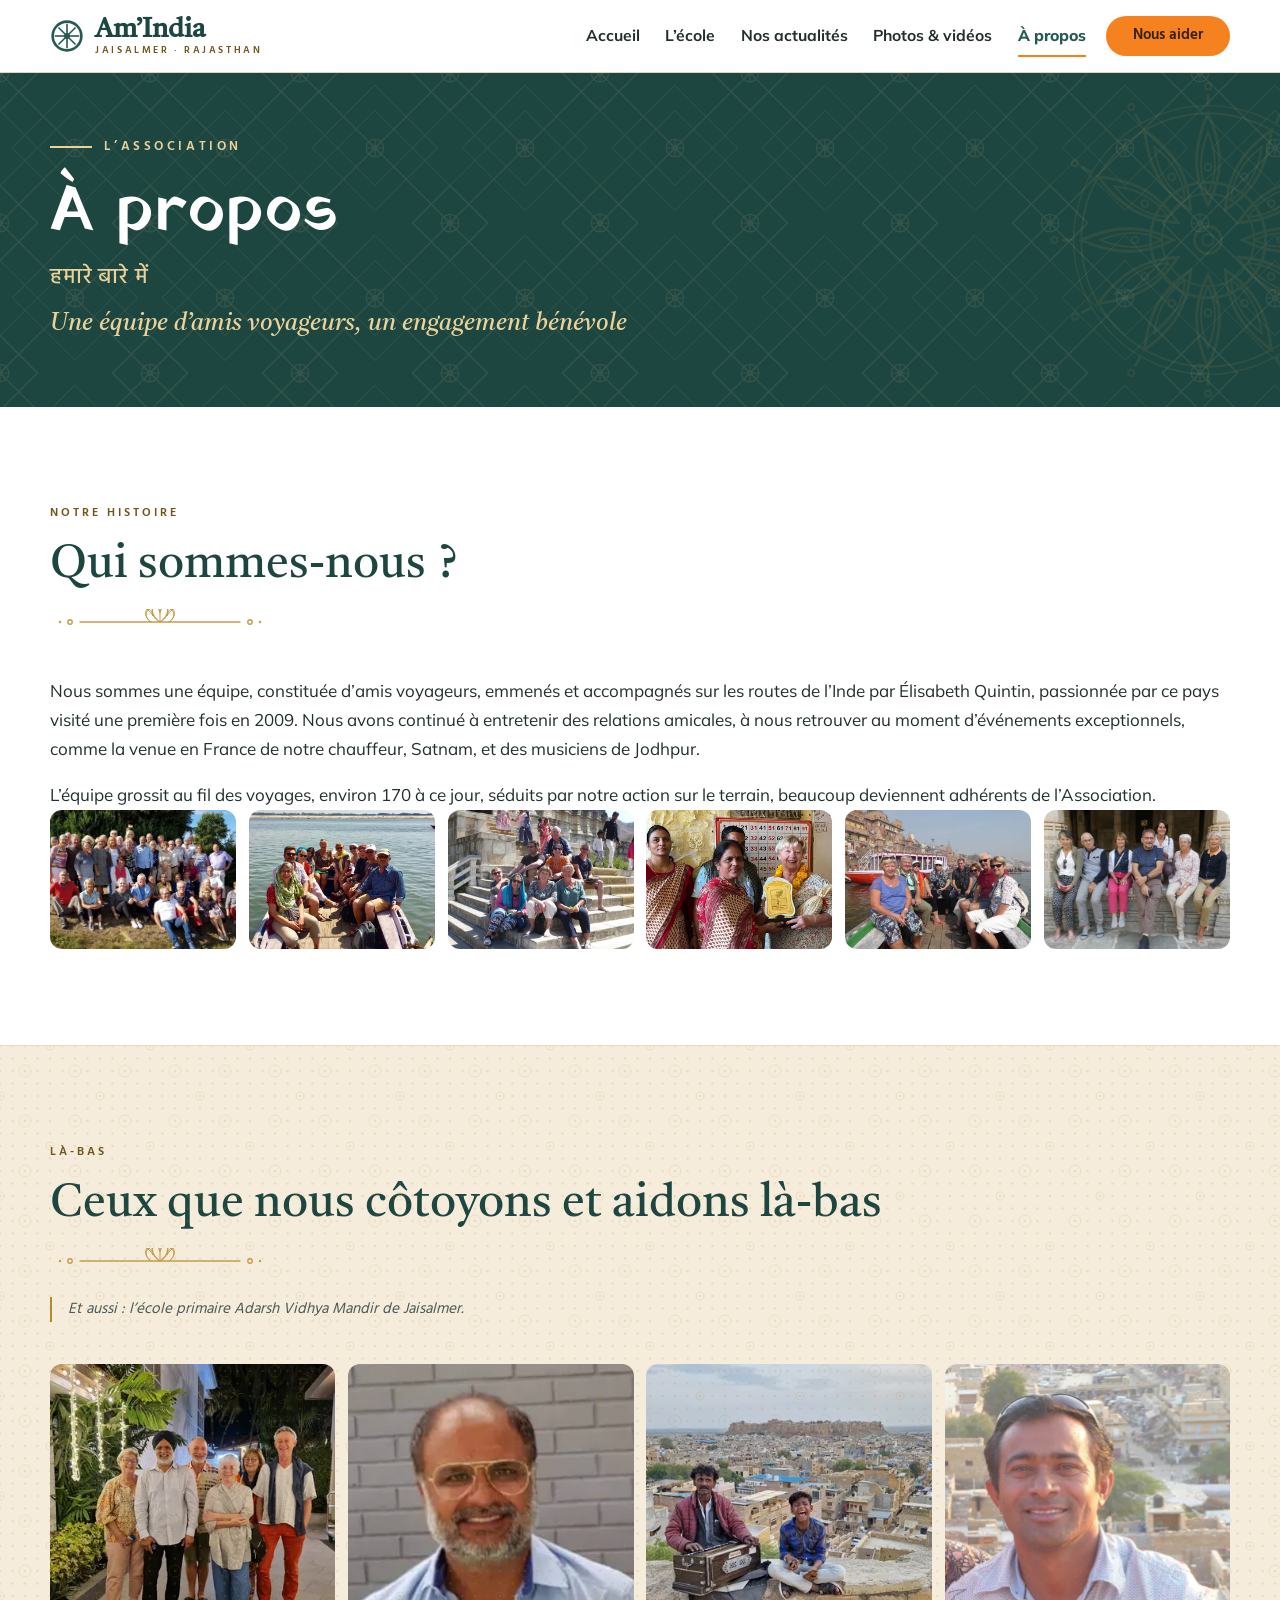
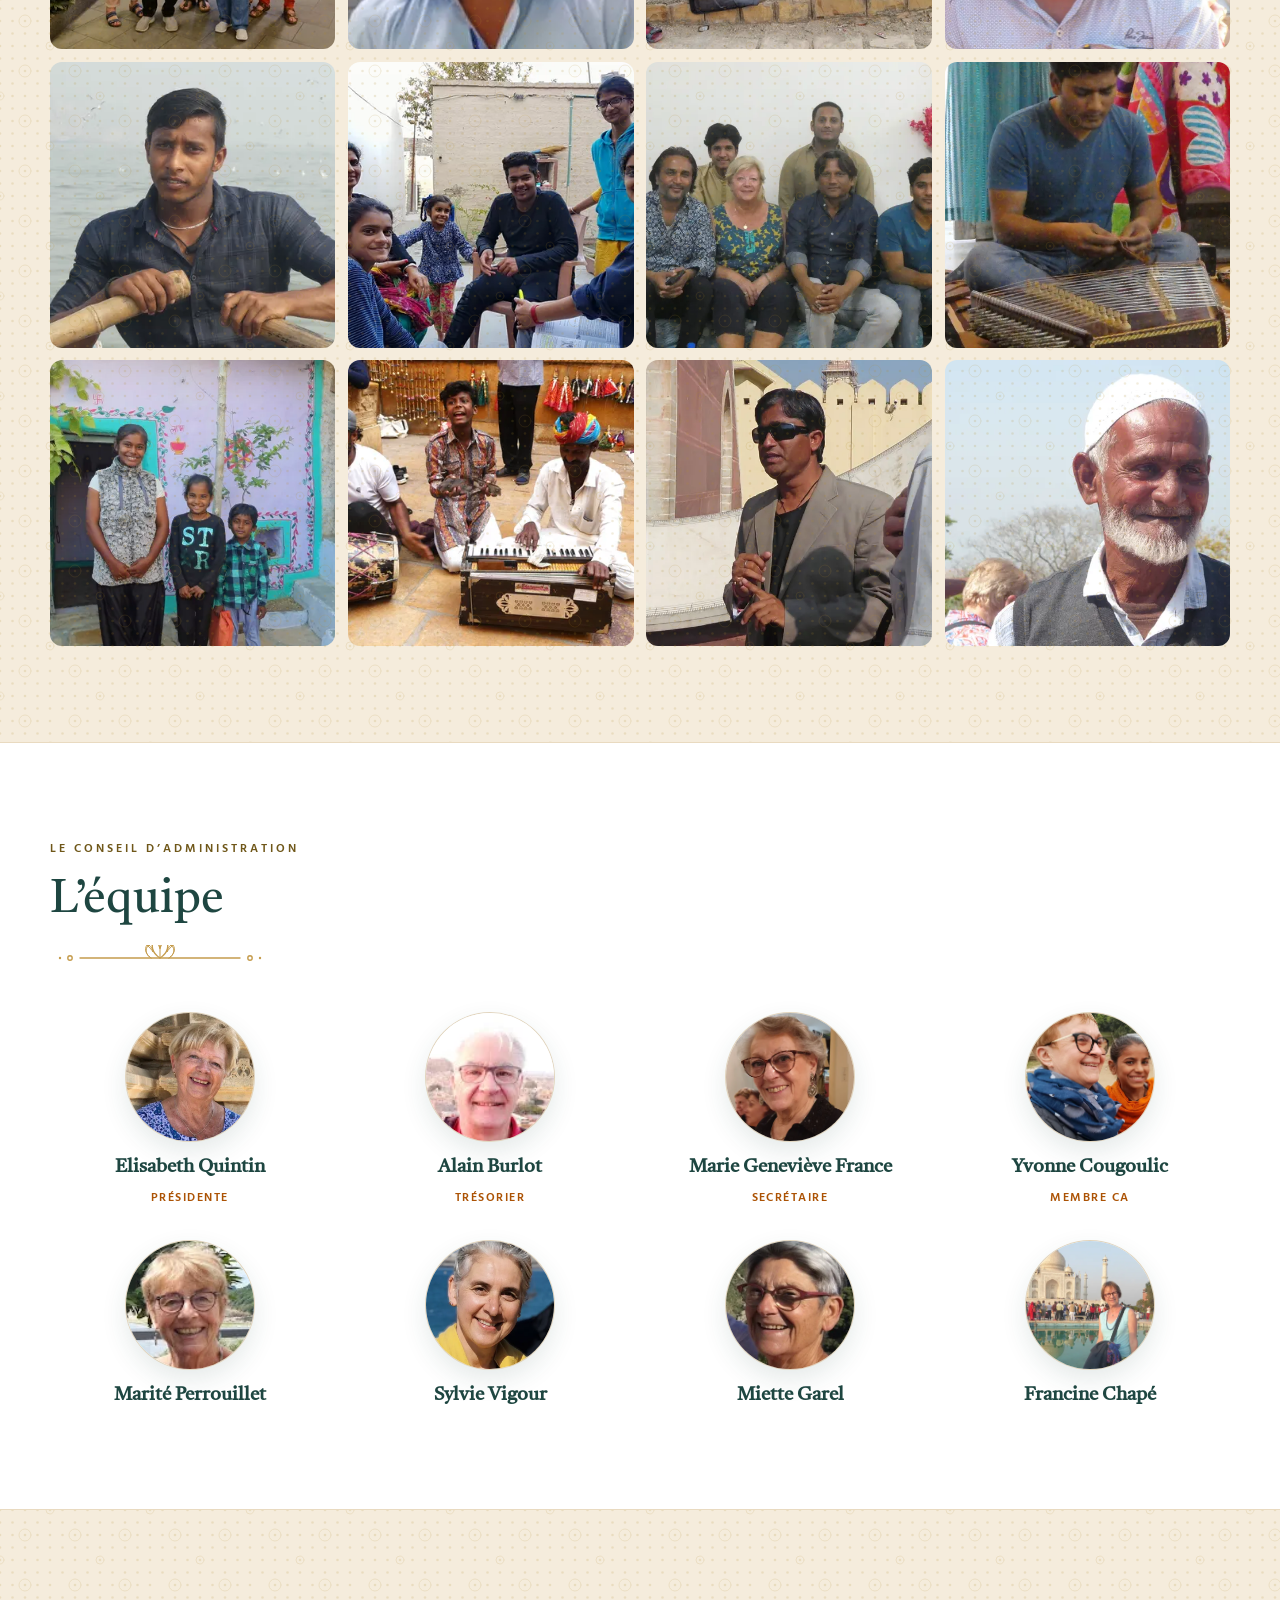
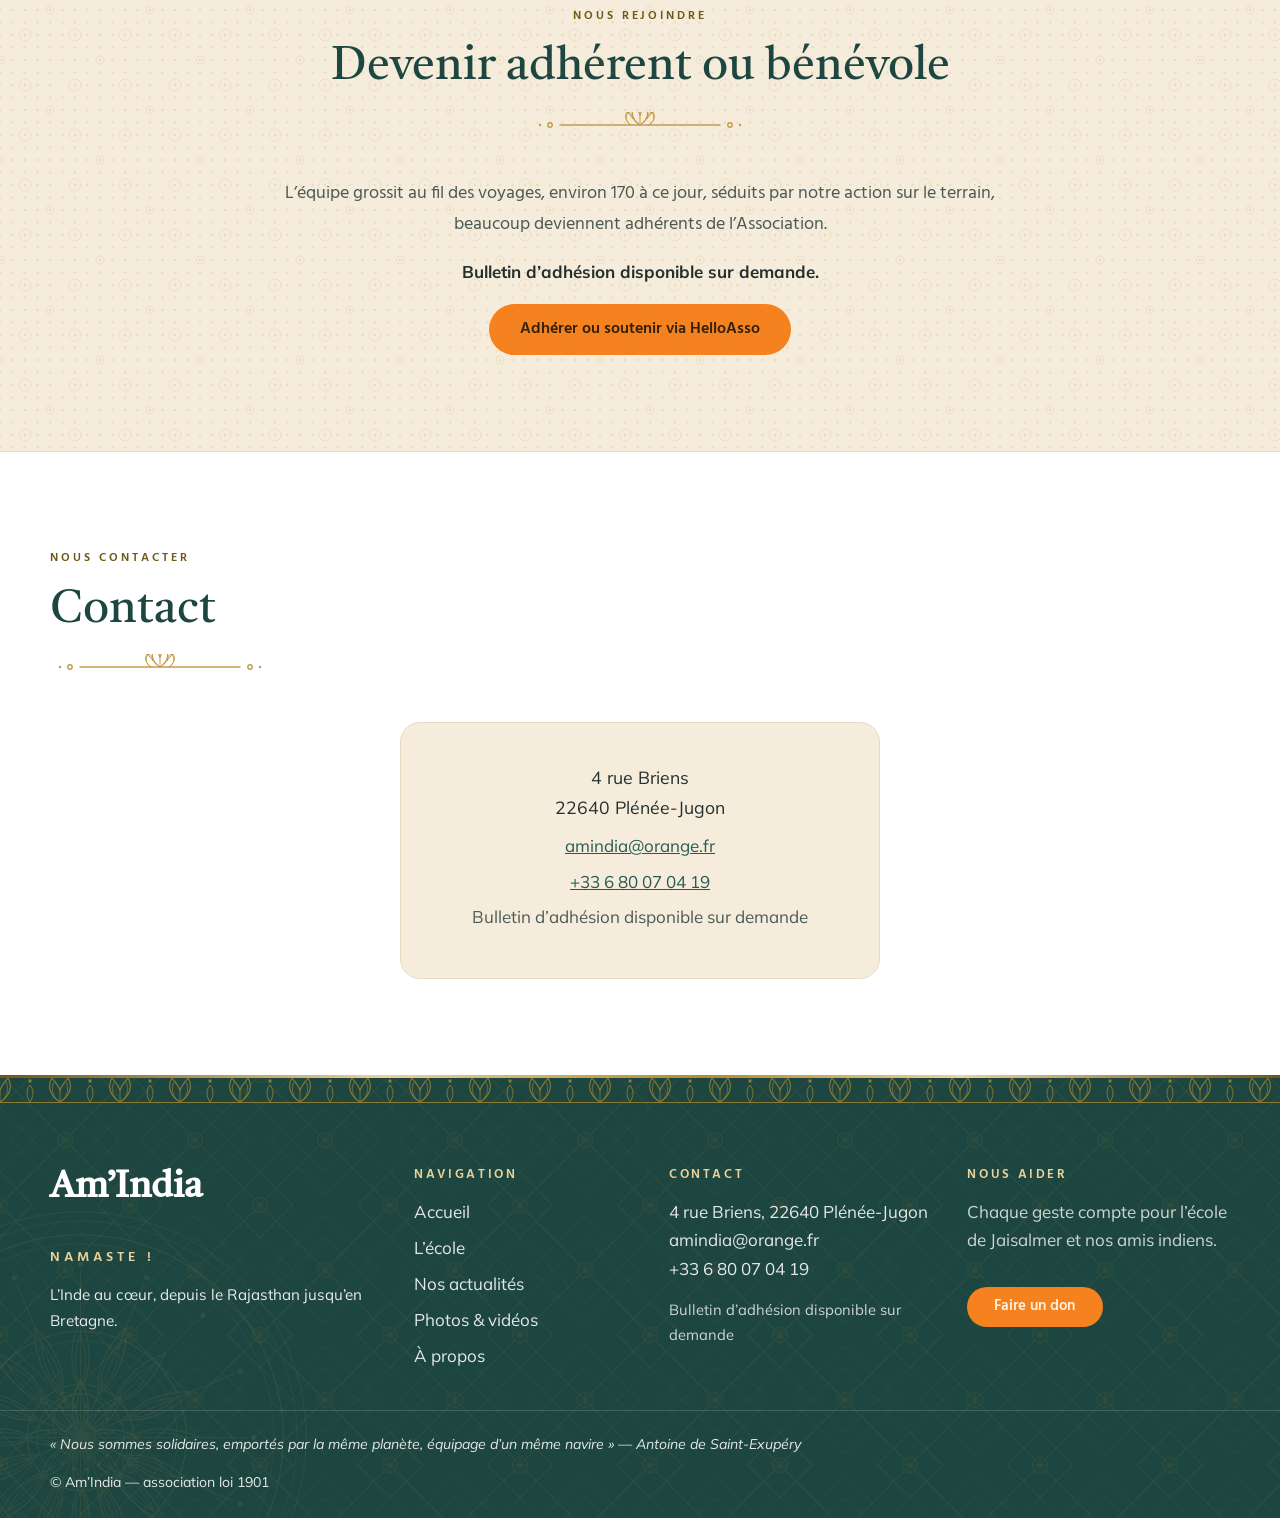
==== a-propos.html @ e2114b05 "Am'India — ornements indiens v2: site complet autonome - 5 pages (index, école, actualités, galerie," ====
<!DOCTYPE html>

<html lang="fr">
<head>
<meta charset="utf-8"/>
<meta content="width=device-width, initial-scale=1" name="viewport"/>
<title>À propos | Am'India</title>
<meta content="Qui sommes-nous ? Am'India est une équipe d'amis voyageurs emmenés par Élisabeth Quintin. Découvrez l'association, ceux que nous aidons, l'équipe et comment nous rejoindre." name="description"/>
<meta content="Am’India" property="og:site_name"/>
<meta content="fr_FR" property="og:locale"/>
<meta content="website" property="og:type"/>
<meta content="À propos | Am'India" property="og:title"/>
<meta content="Qui sommes-nous ? Am'India est une équipe d'amis voyageurs emmenés par Élisabeth Quintin. Découvrez l'association, ceux que nous aidons, l'équipe et comment nous rejoindre." property="og:description"/><meta content="media/img/hero-enfants-rue.webp" property="og:image"/>
<meta content="#1E4641" name="theme-color"/>
<link href="media/ornaments/favicon.svg" rel="icon" type="image/svg+xml"/>
<link href="media/ornaments/favicon-32.png" rel="icon" sizes="32x32" type="image/png"/>
<link href="media/ornaments/favicon-180.png" rel="apple-touch-icon"/>
<link href="https://fonts.googleapis.com" rel="preconnect"/>
<link crossorigin="" href="https://fonts.gstatic.com" rel="preconnect"/>
<link href="https://fonts.googleapis.com/css2?family=Hind:wght@400;500;600;700&family=Mulish:wght@400;600;700;800&family=Tiro+Devanagari+Hindi&family=Yatra+One&display=swap" rel="stylesheet"/>
<link href="assets/css/style.css" rel="stylesheet"/>
</head>
<body>
<a class="skip-link" href="#main">Aller au contenu</a>
<header class="site-header">
<div class="container header-inner">
<a aria-label="Am’India — accueil" class="brand" href="index.html">
<svg aria-hidden="true" class="brand-mark" height="34" viewbox="0 0 64 64" width="34">
<circle cx="32" cy="32" fill="none" r="27" stroke="currentColor" stroke-width="5"></circle>
<circle cx="32" cy="32" fill="currentColor" r="5.5"></circle>
<g stroke="currentColor" stroke-width="3">
<line x1="32" x2="32" y1="32" y2="9"></line>
<line x1="32" x2="48" y1="32" y2="16"></line>
<line x1="32" x2="55" y1="32" y2="32"></line>
<line x1="32" x2="48" y1="32" y2="48"></line>
<line x1="32" x2="32" y1="32" y2="55"></line>
<line x1="32" x2="16" y1="32" y2="48"></line>
<line x1="32" x2="9" y1="32" y2="32"></line>
<line x1="32" x2="16" y1="32" y2="16"></line>
</g>
</svg>
<span class="brand-text">
<span class="brand-name">Am’India</span>
<span class="brand-sub">Jaisalmer · Rajasthan</span>
</span>
</a>
<button aria-controls="site-menu" aria-expanded="false" aria-label="Ouvrir le menu" class="nav-toggle">
<span class="bar"></span>
<span class="bar"></span>
<span class="bar"></span>
</button>
<nav aria-label="Navigation principale" class="site-nav" id="site-menu">
<ul>
<li><a href="index.html">Accueil</a></li>
<li><a href="ecole.html">L’école</a></li>
<li><a href="actualites.html">Nos actualités</a></li>
<li><a href="galerie.html">Photos &amp; vidéos</a></li>
<li><a aria-current="page" href="a-propos.html">À propos</a></li>
</ul>
<a class="btn btn--primary btn--small nav-donate" href="https://www.helloasso.com/associations/am-india/adhesions/campagne-2026" rel="noopener">Nous aider</a>
</nav>
</div>
</header><main id="main"><section class="page-hero page-hero--text"><div aria-hidden="true" class="page-hero__jali"></div><div class="container page-hero__inner"><p class="hero-kicker"><span aria-hidden="true" class="rule"></span>L’association</p><h1>À propos</h1><p class="hero-deva" lang="hi">हमारे बारे में</p><p class="page-hero__tagline">Une équipe d’amis voyageurs, un engagement bénévole</p></div></section><section class="section">
<div class="container">
<div class="pageblock-head">
<p class="margin-label">Notre histoire</p>
<h2>Qui sommes-nous ?</h2>
<img alt="" class="divider" height="26" loading="lazy" src="media/ornaments/divider-lotus.svg" width="220"/>
</div>
<div>
<p>Nous sommes une équipe, constituée d’amis voyageurs, emmenés et accompagnés sur les routes de l’Inde par Élisabeth Quintin, passionnée par ce pays visité une première fois en 2009. Nous avons continué à entretenir des relations amicales, à nous retrouver au moment d’événements exceptionnels, comme la venue en France de notre chauffeur, Satnam, et des musiciens de Jodhpur.</p>
<p>L’équipe grossit au fil des voyages, environ 170 à ce jour, séduits par notre action sur le terrain, beaucoup deviennent adhérents de l’Association.</p>
</div>
<div class="strip">
<a aria-label="Agrandir la photo" data-lightbox="collage" href="media/img/web/img-20180917-wa0007.webp"><img alt="Le groupe Am’India réuni dans un parc, en Inde" height="311" loading="lazy" src="media/img/thumb/img-20180917-wa0007.webp" width="640"/></a>
<a aria-label="Agrandir la photo" data-lightbox="collage" href="media/img/web/img-20190308-wa0004.webp"><img alt="Le groupe en balade sur un bateau" height="539" loading="lazy" src="media/img/thumb/img-20190308-wa0004.webp" width="640"/></a>
<a aria-label="Agrandir la photo" data-lightbox="collage" href="media/img/web/1100551.webp"><img alt="Le groupe sur les marches d’un monument" height="428" loading="lazy" src="media/img/thumb/1100551.webp" width="640"/></a>
<a aria-label="Agrandir la photo" data-lightbox="collage" href="media/img/web/img-20221115-wa0016.webp"><img alt="Des membres du groupe dans un temple" height="480" loading="lazy" src="media/img/thumb/img-20221115-wa0016.webp" width="640"/></a>
<a aria-label="Agrandir la photo" data-lightbox="collage" href="media/img/web/p1030359-jpg.webp"><img alt="Le groupe sous une arche sculptée" height="428" loading="lazy" src="media/img/thumb/p1030359-jpg.webp" width="640"/></a>
<a aria-label="Agrandir la photo" data-lightbox="collage" href="media/img/web/p1090592-jpg.webp"><img alt="Croisière du groupe sur un bateau" height="360" loading="lazy" src="media/img/thumb/p1090592-jpg.webp" width="640"/></a>
</div>
</div>
</section><section class="section band-sand"><div class="orn-veil orn-veil--kolam" aria-hidden="true"></div>
<div class="container">
<div class="pageblock-head">
<p class="margin-label">Là-bas</p>
<h2>Ceux que nous côtoyons et aidons là-bas</h2>
<img alt="" class="divider" height="26" loading="lazy" src="media/ornaments/divider-lotus.svg" width="220"/>
<p class="focus-note">Et aussi : l’école primaire Adarsh Vidhya Mandir de Jaisalmer.</p>
</div>
<div class="portrait-grid">
<a aria-label="Agrandir la photo" data-lightbox="côtoyons" href="media/img/web/20250204-205036.webp"><img alt="Portrait d’un ami indien, souriant" height="360" loading="lazy" src="media/img/thumb/20250204-205036.webp" width="640"/></a>
<a aria-label="Agrandir la photo" data-lightbox="côtoyons" href="media/img/web/20190112-211149-edited.webp"><img alt="Notre batelier sur le Gange" height="288" loading="lazy" src="media/img/thumb/20190112-211149-edited.webp" width="310"/></a>
<a aria-label="Agrandir la photo" data-lightbox="côtoyons" href="media/img/web/20240226-182438.webp"><img alt="De jeunes amis avec leurs vélos" height="360" loading="lazy" src="media/img/thumb/20240226-182438.webp" width="640"/></a>
<a aria-label="Agrandir la photo" data-lightbox="côtoyons" href="media/img/web/p1020094-edited.webp"><img alt="Une famille indienne à son domicile" height="572" loading="lazy" src="media/img/thumb/p1020094-edited.webp" width="640"/></a>
<a aria-label="Agrandir la photo" data-lightbox="côtoyons" href="media/img/web/p1020442-jpg.webp"><img alt="Un musicien avec son instrument" height="360" loading="lazy" src="media/img/thumb/p1020442-jpg.webp" width="640"/></a>
<a aria-label="Agrandir la photo" data-lightbox="côtoyons" href="media/img/web/20180227-173007-edited.webp"><img alt="Nos amis musiciens de Jodhpur et leur harmonium" height="360" loading="lazy" src="media/img/thumb/20180227-173007-edited.webp" width="640"/></a>
<a aria-label="Agrandir la photo" data-lightbox="côtoyons" href="media/img/web/1060177-edited-edited.webp"><img alt="Portrait d’un ami, lunettes de soleil" height="501" loading="lazy" src="media/img/thumb/1060177-edited-edited.webp" width="640"/></a>
<a aria-label="Agrandir la photo" data-lightbox="côtoyons" href="media/img/web/p1060175-edited.webp"><img alt="Portrait d’un aîné au turban" height="640" loading="lazy" src="media/img/thumb/p1060175-edited.webp" width="473"/></a>
<a aria-label="Agrandir la photo" data-lightbox="côtoyons" href="media/img/web/1060037-edited.webp"><img alt="Deux amis assis côte à côte" height="640" loading="lazy" src="media/img/thumb/1060037-edited.webp" width="425"/></a>
<a aria-label="Agrandir la photo" data-lightbox="côtoyons" href="media/img/web/p1100170-jpg.webp"><img alt="Une maman et ses enfants à la porte de leur maison" height="360" loading="lazy" src="media/img/thumb/p1100170-jpg.webp" width="640"/></a>
<a aria-label="Agrandir la photo" data-lightbox="côtoyons" href="media/img/web/p1080044-edited-edited.webp"><img alt="Une classe de l’école, les enfants assis au sol" height="640" loading="lazy" src="media/img/thumb/p1080044-edited-edited.webp" width="482"/></a>
<a aria-label="Agrandir la photo" data-lightbox="côtoyons" href="media/img/web/1040284.webp"><img alt="Les élèves de l’école rassemblés en classe" height="428" loading="lazy" src="media/img/thumb/1040284.webp" width="640"/></a>
</div>
</div>
</section><section class="section">
<div class="container">
<div class="pageblock-head">
<p class="margin-label">Le conseil d’administration</p>
<h2>L’équipe</h2>
<img alt="" class="divider" height="26" loading="lazy" src="media/ornaments/divider-lotus.svg" width="220"/>
</div>
<div class="team-grid">
<div class="team-card">
<img alt="Elisabeth Quintin" height="531" loading="lazy" src="media/img/web/20200206-214354.webp" width="471"/>
<p class="team-name">Elisabeth Quintin</p>
<p class="team-role">Présidente</p>
</div>
<div class="team-card">
<img alt="Alain Burlot" height="106" loading="lazy" src="media/img/web/img-20180124-wa0002.webp" width="106"/>
<p class="team-name">Alain Burlot</p>
<p class="team-role">Trésorier</p>
</div>
<div class="team-card">
<img alt="Marie Geneviève France" height="640" loading="lazy" src="media/img/thumb/20211225-175200-edited-edited-edited.webp" width="576"/>
<p class="team-name">Marie Geneviève France</p>
<p class="team-role">Secrétaire</p>
</div>
<div class="team-card">
<img alt="Yvonne Cougoulic" height="524" loading="lazy" src="media/img/thumb/20190220-172915-edited.webp" width="640"/>
<p class="team-name">Yvonne Cougoulic</p>
<p class="team-role">Membre CA</p>
</div>
<div class="team-card">
<img alt="Marité Perrouillet" height="106" loading="lazy" src="media/img/web/e92d6d-b12796684d0d4c029bc8325ef8c06d69.webp" width="106"/>
<p class="team-name">Marité Perrouillet</p>
</div>
<div class="team-card">
<img alt="Sylvie Vigour" height="640" loading="lazy" src="media/img/thumb/img-20210430-165625-20copie-20bis.webp" width="460"/>
<p class="team-name">Sylvie Vigour</p>
</div>
<div class="team-card">
<img alt="Miette Garel" height="375" loading="lazy" src="media/img/web/e92d6d-5fa81ca1d3814691a0aa6393e3ebdc82.webp" width="306"/>
<p class="team-name">Miette Garel</p>
</div>
<div class="team-card">
<img alt="Francine Chapé" height="592" loading="lazy" src="media/img/thumb/p1030199-edited-edited.webp" width="640"/>
<p class="team-name">Francine Chapé</p>
</div>
</div>
</div>
</section><section class="section band-sand"><div class="orn-veil orn-veil--kolam" aria-hidden="true"></div>
<div class="container join-center">
<div class="pageblock-head">
<p class="margin-label">Nous rejoindre</p>
<h2>Devenir adhérent ou bénévole</h2>
<img alt="" class="divider" height="26" loading="lazy" src="media/ornaments/divider-lotus.svg" width="220"/>
</div>
<p class="lede">L’équipe grossit au fil des voyages, environ 170 à ce jour, séduits par notre action sur le terrain, beaucoup deviennent adhérents de l’Association.</p>
<p><strong>Bulletin d’adhésion disponible sur demande.</strong></p>
<p><a class="btn btn--primary" href="https://www.helloasso.com/associations/am-india/adhesions/campagne-2026" rel="noopener">Adhérer ou soutenir via HelloAsso</a></p>
</div>
</section><section class="section">
<div class="container">
<div class="pageblock-head">
<p class="margin-label">Nous contacter</p>
<h2>Contact</h2>
<img alt="" class="divider" height="26" loading="lazy" src="media/ornaments/divider-lotus.svg" width="220"/>
</div>
<div class="contact-panel">
<address>
            4 rue Briens<br/>
            22640 Plénée-Jugon
          </address>
<p><a href="mailto:amindia@orange.fr">amindia@orange.fr</a></p>
<p><a href="tel:+33680070419">+33 6 80 07 04 19</a></p>
<p class="text-soft">Bulletin d’adhésion disponible sur demande</p>
</div>
</div>
</section><div aria-label="Visionneuse de photos" aria-modal="true" class="lightbox" hidden="" role="dialog">
<div class="lightbox__backdrop"></div>
<div class="lightbox__body">
<img alt="" class="lightbox__img" src=""/>
<p class="lightbox__caption"></p><p class="lightbox__count"></p>
<button aria-label="Fermer la visionneuse" class="lightbox__btn lightbox__close" type="button">✕</button>
<button aria-label="Photo précédente" class="lightbox__btn lightbox__prev" type="button">←</button>
<button aria-label="Photo suivante" class="lightbox__btn lightbox__next" type="button">→</button>
</div>
</div></main><footer class="site-footer">
<div aria-hidden="true" class="footer-rule"></div>
    <div aria-hidden="true" class="footer-lotus"></div>
<img alt="" aria-hidden="true" class="footer-mandala" height="520" loading="lazy" src="media/ornaments/mandala-fine.svg" width="520"/>
<div class="container footer-grid">
<div class="footer-brand">
<p class="footer-wordmark">Am’India</p>
<p class="footer-namaste">Namaste !</p>
<p class="footer-tag">L’Inde au cœur, depuis le Rajasthan jusqu’en Bretagne.</p>
</div>
<nav aria-label="Navigation pied de page" class="footer-col">
<h2>Navigation</h2>
<ul>
<li><a href="index.html">Accueil</a></li>
<li><a href="ecole.html">L’école</a></li>
<li><a href="actualites.html">Nos actualités</a></li>
<li><a href="galerie.html">Photos &amp; vidéos</a></li>
<li><a href="a-propos.html">À propos</a></li>
</ul>
</nav>
<div class="footer-col">
<h2>Contact</h2>
<address>
          4 rue Briens, 22640 Plénée-Jugon<br/>
<a href="mailto:amindia@orange.fr">amindia@orange.fr</a><br/>
<a href="tel:+33680070419">+33 6 80 07 04 19</a>
</address>
<p class="footer-note">Bulletin d’adhésion disponible sur demande</p>
</div>
<div class="footer-col">
<h2>Nous aider</h2>
<p>Chaque geste compte pour l’école de Jaisalmer et nos amis indiens.</p>
<a class="btn btn--primary btn--small" href="https://www.helloasso.com/associations/am-india/adhesions/campagne-2026" rel="noopener">Faire un don</a>
</div>
</div>
<div class="footer-bottom">
<div class="container">
<p class="quote">« Nous sommes solidaires, emportés par la même planète, équipage d’un même navire » — Antoine de Saint-Exupéry</p>
<p class="footer-legal">© Am’India — association loi 1901</p>
</div>
</div>
</footer><script defer="" src="assets/js/main.js"></script></body></html>
---- assets/css/style.css ----
/* ============================================================
   Am'India — evolved heritage · homepage concept
   Photo-led editorial, haveli-arch motif, gold keylines.
   Base: white · Bands: sand / deep teal. Mobile-first.
   Breakpoints: 760px, 1080px.
   ============================================================ */

/* ---------- 1. Tokens ---------- */
:root {
  --paper:          #FFFFFF;
  --sand:           #F5ECDC;
  --sand-deep:      #E9DAC0;
  --ink:            #232F2D;
  --ink-soft:       #4C5A57;
  /* Greens adopted from « amindia qwen » (user decision, 2026-11-08):
     bands #1E4641 · deep #275A54 · accents #35786F · bright #4CA69C. */
  --teal-abyss:     #1E4641;
  --teal-deep:      #275A54;
  --teal:           #35786F;
  --teal-ink:       #275A54;
  --teal-bright:    #4CA69C;
  /* gold-deep / saffron-dark darkened for WCAG AA on sand and paper
     (4.17:1 → 5.1:1 and 4.29:1 → 4.7:1) — small caps labels only. */
  --gold-deep:      #6F5719;
  --gold:           #B08C2E;
  --gold-soft:      #E9D29B;
  --saffron:        #F5821F;
  --saffron-dark:   #AC5305;
  --saffron-ink:    #33200A;
  --hairline:       #E2D5BE;
  --hairline-teal:  rgb(255 255 255 / 16%);

  /* Tiro Devanagari Hindi : transitional serif with Indic roots, drawn while
     typing Devanagari — elegant, low contrast, editorial. Only 400 ships;
     text headings set 400 (true weight). The faux-700 display marks that
     follow (brand, stat figures, footer wordmark) are a deliberate choice. */
  --font-display: "Tiro Devanagari Hindi", Georgia, "Times New Roman", serif;
  /* Yatra One : the statement tier. A geometric display cut straight from
     Devanagari skeletons — flat wedge terminals, no Latin ancestry. It is too
     loud for long text, so it only ever sets the big statement. */
  --font-display-xl: "Yatra One", "Tiro Devanagari Hindi", sans-serif;
  /* Hind : geometric sans cut from Devanagari skeletons — every accent,
     label, navigation item and button. */
  --font-accent: "Hind", "Mulish", system-ui, "Segoe UI", Roboto, sans-serif;
  --font-body: "Mulish", system-ui, "Segoe UI", Roboto, sans-serif;

  /* Mask ornaments, inlined as data: URIs (base64 of media/ornaments/*.svg —
     regenerate from those files if you edit the originals). Why inline:
     CSS mask-image is a CORS-gated fetch, so file:// previews silently fail
     every mask — and a failed mask renders its element fully transparent
     (the arch-framed photo vanishes). Data URIs carry no fetch: identical
     rendering on file://, http:// and in deployment. */
  --orn-jali:    url("[data-uri]");
  --orn-boteh:   url("[data-uri]");
  --orn-kolam:   url("[data-uri]");
  --orn-arch:    url("[data-uri]");
  --orn-lotus:   url("[data-uri]");

  --header-h: 72px;
  --container: 1180px;
  --radius-panel: 20px;
  --shadow-panel: 0 24px 60px rgb(30 70 65 / 18%);
}

/* ---------- 2. Reset-lite ---------- */
*, *::before, *::after { box-sizing: border-box; }
* { margin: 0; }
html { -webkit-text-size-adjust: 100%; scroll-behavior: smooth; }
body {
  font-family: var(--font-body);
  font-size: 1.0625rem;
  line-height: 1.7;
  color: var(--ink);
  background: var(--paper);
}
img { max-width: 100%; height: auto; display: block; }
ul[class], ol[class] { list-style: none; padding: 0; }
a { color: var(--teal-ink); }
::selection { background: var(--gold-soft); color: var(--teal-abyss); }
:focus-visible { outline: 3px solid var(--saffron); outline-offset: 3px; border-radius: 2px; }

/* ---------- 3. Type ---------- */
/* Tiro ships one weight (400); h2/h3 set it true. Display marks that keep a
   synthetic bold (brand-name, stat-number, footer-wordmark, team-name) do so
   as a deliberate engraved-plate effect at display sizes. */
h1, h2, h3 { font-family: var(--font-display); font-weight: 400; line-height: 1.14; letter-spacing: 0; text-wrap: balance; }
h1 { font-size: clamp(2.9rem, 7.2vw, 5.4rem); }
h2 { font-size: clamp(2rem, 4.2vw, 2.9rem); }
h3 { font-size: clamp(1.35rem, 2.4vw, 1.6rem); line-height: 1.24; }
p { margin-block: 0 1em; }
p:last-child { margin-bottom: 0; }

.margin-label {
  font-family: var(--font-accent);
  font-size: 0.78rem;
  font-weight: 600;
  letter-spacing: 0.24em;
  text-transform: uppercase;
  color: var(--gold-deep);
  margin-bottom: 0.9rem;
}
.margin-label--light { color: var(--gold-soft); }

.text-link {
  font-family: var(--font-accent);
  font-weight: 600;
  color: var(--teal-ink);
  text-decoration: underline;
  text-decoration-color: var(--gold);
  text-decoration-thickness: 2px;
  text-underline-offset: 4px;
}
.text-link:hover { color: var(--teal-abyss); text-decoration-color: var(--saffron-dark); }

/* ---------- 3b. Devanagari script layer ----------
   Hind and Tiro Devanagari Hindi already ship the devanagari subsets, so the
   script is free: no extra family, no extra request. */
.deva {
  font-family: var(--font-accent);
  font-weight: 500;
  letter-spacing: .04em;
}
.hero-deva {
  font-family: var(--font-accent);
  font-weight: 500;
  font-size: clamp(1.05rem, 1.8vw, 1.35rem);
  color: var(--gold-soft);
  letter-spacing: .04em;
  margin-bottom: .45rem;
}
.footer-deva {
  display: block;
  font-family: var(--font-accent);
  font-weight: 500;
  font-size: 1.25rem;
  line-height: 1.2;
  color: var(--gold-soft);
  letter-spacing: .04em;
  margin-bottom: .15rem;
}
.footer-namaste-latin { font-size: .72em; letter-spacing: .3em; opacity: .85; }

/* ---------- 4. Layout ---------- */
.container { width: min(100% - 3rem, var(--container)); margin-inline: auto; }
.section { padding-block: clamp(3.5rem, 8vw, 6rem); }

/* ---------- 5. Buttons ---------- */
.btn {
  display: inline-block;
  font-family: var(--font-accent);
  font-weight: 600;
  font-size: 1.02rem;
  line-height: 1.2;
  padding: 0.85em 1.8em;
  border-radius: 999px;
  border: 2px solid transparent;
  text-decoration: none;
  cursor: pointer;
  transition: background-color 0.2s ease, color 0.2s ease, border-color 0.2s ease;
}
.btn--primary { background: var(--saffron); color: var(--saffron-ink); }
.btn--primary:hover { background: #E8760A; color: #241503; }
.btn--small { font-size: 0.92rem; padding: 0.62em 1.7em; }

/* ---------- 6. Header ---------- */
.skip-link {
  position: absolute; left: -999px; top: 0;
  background: var(--teal-deep); color: #fff;
  padding: 0.6em 1.2em; border-radius: 0 0 8px 0; z-index: 100;
}
.skip-link:focus { left: 0; color: #fff; }

.site-header {
  position: sticky; top: 0; z-index: 60;
  background: rgb(255 255 255 / 96%);
  backdrop-filter: blur(8px);
  border-bottom: 1px solid var(--hairline);
}
.site-header.is-scrolled { box-shadow: 0 6px 24px rgb(30 70 65 / 10%); }
.header-inner { display: flex; align-items: center; justify-content: space-between; gap: 1rem; min-height: var(--header-h); }

.brand { display: inline-flex; align-items: center; gap: 0.7rem; text-decoration: none; }
.brand-mark { color: var(--teal-ink); flex: none; }
.brand-text { display: flex; flex-direction: column; line-height: 1.1; }
.brand-name { font-family: var(--font-display); font-weight: 700; font-size: 1.7rem; color: var(--teal-abyss); letter-spacing: 0; }
.brand-sub { font-family: var(--font-accent); font-size: 0.62rem; font-weight: 600; letter-spacing: 0.26em; text-transform: uppercase; color: var(--gold-deep); }

.nav-toggle {
  display: inline-flex; flex-direction: column; justify-content: center; gap: 5px;
  width: 46px; height: 46px; padding: 11px;
  background: transparent; border: 1px solid var(--hairline); border-radius: 10px;
  cursor: pointer;
}
.nav-toggle .bar { display: block; width: 100%; height: 2px; background: var(--teal-deep); border-radius: 2px; transition: transform 0.2s ease, opacity 0.2s ease; }
.nav-toggle[aria-expanded="true"] .bar:nth-child(1) { transform: translateY(7px) rotate(45deg); }
.nav-toggle[aria-expanded="true"] .bar:nth-child(2) { opacity: 0; }
.nav-toggle[aria-expanded="true"] .bar:nth-child(3) { transform: translateY(-7px) rotate(-45deg); }

.site-nav { display: none; }
.site-nav.is-open { display: block; }
.site-nav ul { display: flex; flex-direction: column; list-style: none; padding: 0; margin: 0; }
.site-nav ul a {
  display: block; padding: 0.8rem 0.25rem;
  font-weight: 700; text-decoration: none; color: var(--ink);
  border-bottom: 1px solid var(--hairline);
}
.site-nav ul a:hover { color: var(--teal-ink); }
.site-nav ul a[aria-current="page"] { color: var(--teal-ink); font-weight: 800; }
.site-nav .nav-donate { margin: 1rem 0 1.25rem; }

@media (max-width: 1023.5px) {
  .site-nav.is-open {
    position: absolute; top: 100%; left: 0; right: 0;
    background: var(--paper);
    border-bottom: 1px solid var(--hairline);
    box-shadow: 0 18px 40px rgb(30 70 65 / 12%);
    padding: 0.5rem 1.5rem 1rem;
  }
}
@media (min-width: 1024px) {
  .nav-toggle { display: none; }
  .site-nav, .site-nav.is-open { display: flex; align-items: center; position: static; background: none; border: 0; box-shadow: none; padding: 0; }
  .site-nav ul { flex-direction: row; align-items: center; gap: clamp(1.1rem, 2vw, 1.8rem); }
  .site-nav ul a { padding: 0.4rem 0; border-bottom: 2px solid transparent; font-size: 0.98rem; }
  .site-nav ul a[aria-current="page"] { border-bottom-color: var(--saffron); }
  .site-nav .nav-donate { margin: 0 0 0 1.25rem; white-space: nowrap; }
}

/* ---------- 7. Hero ---------- */
.hero {
  position: relative;
  display: flex;
  align-items: flex-end;
  min-height: min(92svh, 880px);
  color: #fff;
  background: var(--teal-abyss);
  overflow: clip;
}
.hero__media, .hero__media img { position: absolute; inset: 0; width: 100%; height: 100%; object-fit: cover; }
.hero__jali {
  position: absolute; inset: 0; z-index: 1; pointer-events: none;
  background-color: var(--gold-soft);
  /* the lattice thins out over the faces and gathers at the edges */
  -webkit-mask-image: var(--orn-jali), radial-gradient(115% 95% at 58% 52%, transparent 0%, transparent 30%, #000 76%);
  mask-image: var(--orn-jali), radial-gradient(115% 95% at 58% 52%, transparent 0%, transparent 30%, #000 76%);
  -webkit-mask-size: 150px 150px, 100% 100%; mask-size: 150px 150px, 100% 100%;
  -webkit-mask-repeat: repeat, no-repeat; mask-repeat: repeat, no-repeat;
  -webkit-mask-composite: source-in; mask-composite: intersect;
  opacity: .17;
}
.hero__toran {
  position: absolute; top: 0; left: 0; right: 0; height: 74px; z-index: 3;
  background: url("../../media/ornaments/toran.svg") repeat-x top center / 200px 74px;
  opacity: .72; pointer-events: none;
}
.hero__scrim {
  position: absolute; inset: 0;
  background:
    linear-gradient(180deg, rgb(30 70 65 / 42%) 0%, transparent 26%),
    linear-gradient(78deg, rgb(20 55 50 / 90%) 0%, rgb(20 55 50 / 64%) 40%, rgb(20 55 50 / 16%) 72%, rgb(20 55 50 / 4%) 100%),
    linear-gradient(0deg, rgb(20 55 50 / 65%) 0%, transparent 34%);
}
.hero__inner {
  position: relative; z-index: 1;
  padding-block: clamp(4rem, 11vh, 7rem) clamp(2.5rem, 6vh, 4rem);
  width: min(100% - 3rem, var(--container)); margin-inline: auto;
}
.hero__content { max-width: 41rem; }
.hero-kicker {
  display: flex; align-items: center; gap: 0.8rem;
  font-family: var(--font-accent);
  font-size: 0.8rem; font-weight: 600; letter-spacing: 0.28em; text-transform: uppercase;
  color: var(--gold-soft);
  margin-bottom: 1.1rem;
}
.hero-kicker .rule { display: inline-block; width: 2.6rem; height: 2px; background: var(--gold-soft); }
.hero h1 {
  font-family: var(--font-display-xl);
  font-weight: 400;
  font-size: clamp(3.1rem, 8.5vw, 5.9rem);
  color: #fff;
  margin-bottom: 1rem;
}
/* The emphasis word keeps the Indic serif: Yatra's only weight has no true
   italic, and a synthetic oblique there would flatten the gold phrase. */
.hero h1 em {
  font-family: var(--font-display);
  font-style: italic; font-weight: 400; color: var(--gold-soft);
}
.hero__tagline {
  font-family: var(--font-display);
  font-style: italic;
  font-size: clamp(1.25rem, 2.6vw, 1.65rem);
  color: rgb(255 255 255 / 92%);
  margin-bottom: 2rem;
}
.hero__actions { display: flex; flex-wrap: wrap; align-items: center; gap: 1rem 1.75rem; }
.hero-link { font-weight: 800; color: #fff; text-decoration: underline; text-decoration-color: var(--gold-soft); text-decoration-thickness: 2px; text-underline-offset: 5px; }
.hero-link:hover { color: var(--gold-soft); }
.hero__caption {
  position: absolute; right: 0; bottom: clamp(2.5rem, 6vh, 4rem);
  font-family: var(--font-accent);
  font-size: 0.92rem; color: rgb(255 255 255 / 92%);
  max-width: 16rem; text-align: right; line-height: 1.5;
  display: none;
}
@media (min-width: 1080px) { .hero__caption { display: block; } }
@media (prefers-reduced-motion: no-preference) {
  .hero__content { animation: hero-in 0.9s ease both; }
  @keyframes hero-in { from { opacity: 0; transform: translateY(18px); } to { opacity: 1; transform: none; } }
}

/* ---------- 8. Intro ---------- */
.intro-grid { display: grid; gap: 1.5rem; }
.intro-margin { display: flex; align-items: center; gap: 1.25rem; }
.intro-portal { width: 120px; height: auto; }
.intro-margin .margin-label { margin-bottom: 0; }
.intro-lead {
  font-family: var(--font-display);
  font-weight: 400;
  font-size: clamp(1.45rem, 2.8vw, 2.05rem);
  line-height: 1.38;
  color: var(--teal-abyss);
  margin-bottom: 1.1rem;
  text-wrap: pretty;
}
.intro-body > p:last-child { color: var(--ink-soft); max-width: 44rem; }
@media (min-width: 900px) {
  .intro-grid { grid-template-columns: 200px 1fr; gap: clamp(2rem, 5vw, 4.5rem); align-items: start; }
  .intro-margin { flex-direction: column; align-items: flex-start; gap: 1rem; position: sticky; top: calc(var(--header-h) + 2rem); }
  .intro-portal { width: 148px; }
}

/* ---------- 9. Stats ---------- */
.stats-band { background: var(--sand); border-block: 1px solid var(--sand-deep); padding-block: clamp(2.25rem, 5vw, 3.25rem); }
.stats { display: grid; grid-template-columns: repeat(2, 1fr); gap: 1.75rem 1rem; }
.stats li { display: flex; flex-direction: column; gap: 0.15rem; padding-left: 1.1rem; border-left: 2px solid var(--gold); }
.stat-number { font-family: var(--font-display); font-weight: 700; font-size: clamp(2.4rem, 4.5vw, 3.3rem); line-height: 1; color: var(--teal-deep); font-variant-numeric: tabular-nums; }
.stat-label { font-family: var(--font-accent); font-size: 0.85rem; font-weight: 600; letter-spacing: 0.06em; color: var(--ink-soft); }
@media (min-width: 900px) { .stats { grid-template-columns: repeat(4, 1fr); gap: 1rem; } }

/* ---------- 10. Engagement ---------- */
.engagement-grid { display: grid; gap: clamp(2rem, 5vw, 4rem); align-items: center; }
.engagement-media figure { margin: 0; max-width: 26rem; }
.arch-frame {
  position: relative;
  display: block;
  aspect-ratio: 5 / 7;
  overflow: hidden;
  background: var(--sand);
  -webkit-mask-image: var(--orn-arch); mask-image: var(--orn-arch);
  -webkit-mask-size: 100% 100%; mask-size: 100% 100%;
  -webkit-mask-repeat: no-repeat; mask-repeat: no-repeat;
}
.arch-frame img { width: 100%; height: 100%; object-fit: cover; }
.arch-frame::after {
  content: ""; position: absolute; inset: 0; pointer-events: none;
  background: url("../../media/ornaments/arch-frame.svg") no-repeat center / 100% 100%;
}
.engagement-media figcaption { margin-top: 1.6rem; font-size: 0.92rem; font-style: italic; color: var(--ink-soft); text-align: center; }
.engagement-text h2 { margin-bottom: 1.4rem; text-wrap: balance; }
.engagement-text .first {
  font-family: var(--font-display);
  font-size: 1.45rem;
  font-weight: 400;
  color: var(--teal-deep);
}
.engagement-text p { color: var(--ink); max-width: 38rem; }
@media (min-width: 900px) {
  .engagement-grid { grid-template-columns: minmax(0, 5fr) minmax(0, 7fr); }
  .engagement-media { order: 0; }
}

/* ---------- 11. Quote ---------- */
.quote-band { position: relative; background: var(--teal-deep); color: #fff; overflow: clip; }
.quote-mandala {
  position: absolute; right: -140px; top: 50%; transform: translateY(-50%);
  width: clamp(300px, 38vw, 480px); height: auto;
  opacity: 0.14; pointer-events: none;
}
.quote-band figure { position: relative; max-width: 56rem; }
.quote-band figure::before { content: ""; display: block; width: 3.5rem; height: 3px; background: var(--gold); margin-bottom: 1.6rem; }
.quote-band blockquote {
  font-family: var(--font-display);
  font-style: italic;
  font-weight: 400;
  font-size: clamp(1.55rem, 3.4vw, 2.45rem);
  line-height: 1.4;
  margin-bottom: 1.2rem;
  text-wrap: pretty;
}
.quote-band figcaption { font-family: var(--font-accent); font-weight: 600; letter-spacing: 0.1em; color: var(--gold-soft); }

/* ---------- 12. Missions ---------- */
.missions { background: var(--sand); border-block: 1px solid var(--sand-deep); }
.missions-grid { display: grid; gap: 2.5rem; }
.missions-head .divider { margin-top: 1.25rem; }
.mission-rows { display: flex; flex-direction: column; }
.mission-rows li {
  display: grid; grid-template-columns: auto 1fr; gap: 1rem 1.4rem;
  padding-block: 1.9rem;
  border-top: 1px solid var(--sand-deep);
}
.mission-rows li:last-child { border-bottom: 1px solid var(--sand-deep); }
.mission-num { font-family: var(--font-display); font-style: italic; font-size: 1.45rem; color: var(--gold-deep); line-height: 1.3; }
.mission-rows h3 { margin-bottom: 0.55rem; color: var(--teal-abyss); }
.mission-rows p { color: var(--ink-soft); max-width: 38rem; margin-bottom: 0.8rem; }
@media (min-width: 900px) {
  .missions-grid { grid-template-columns: minmax(0, 4fr) minmax(0, 7fr); gap: clamp(2rem, 5vw, 4.5rem); align-items: start; }
  .missions-head { position: sticky; top: calc(var(--header-h) + 2rem); }
}

/* ---------- 13. News ---------- */
.news-head { display: flex; flex-wrap: wrap; align-items: flex-end; justify-content: space-between; gap: 1rem; margin-bottom: 2.5rem; }
.news-list { display: grid; gap: 2.5rem; }
.news-list article { border-top: 2px solid var(--teal-deep); padding-top: 1.4rem; }
.date-line { margin-bottom: 0.8rem; }
.date-badge {
  display: inline-block;
  border: 1.5px solid var(--teal);
  color: var(--teal-ink);
  font-family: var(--font-accent);
  font-size: 0.8rem; font-weight: 600; letter-spacing: 0.1em; text-transform: uppercase;
  padding: 0.3em 1em; border-radius: 999px;
}
.date-badge sup { font-size: 0.68em; letter-spacing: 0; }
.news-list h3 { margin-bottom: 0.6rem; color: var(--teal-abyss); max-width: 30rem; }
.news-list article > p:nth-of-type(2) { color: var(--ink-soft); margin-bottom: 0.9rem; }
@media (min-width: 820px) {
  .news-list { grid-template-columns: 1fr 1fr; gap: clamp(2rem, 5vw, 4rem); }
}

/* ---------- 14. Donate ---------- */
.donate { padding-top: 0; }
.donate-panel {
  position: relative;
  display: grid;
  background: var(--teal-abyss);
  color: #fff;
  border-radius: var(--radius-panel);
  overflow: hidden;
  box-shadow: var(--shadow-panel);
}
.donate-panel > .orn-veil { opacity: .12; }
.donate-text { position: relative; padding: clamp(2rem, 5vw, 3.5rem); }
.donate-text h2 { color: #fff; margin-bottom: 1.1rem; }
.donate-text p { color: rgb(255 255 255 / 86%); max-width: 34rem; }
.donate-cta { margin-top: 1.8rem; }
.donate-media { min-height: 280px; position: relative; }
.donate-media img { position: absolute; inset: 0; width: 100%; height: 100%; object-fit: cover; }
@media (min-width: 900px) {
  .donate-panel { grid-template-columns: 1.05fr 1fr; }
  .donate-media { min-height: 100%; }
}

/* ---------- 15. Footer ---------- */
.site-footer { position: relative; background: var(--teal-abyss); color: rgb(255 255 255 / 88%); overflow: clip; }
.site-footer::before {
  content: ""; position: absolute; inset: 0; pointer-events: none;
  background-color: var(--gold);
  -webkit-mask-image: var(--orn-jali); mask-image: var(--orn-jali);
  -webkit-mask-size: 130px 130px; mask-size: 130px 130px;
  opacity: .1;
}
.footer-rule { position: relative; height: 3px; background: linear-gradient(90deg, var(--gold-deep), var(--gold-soft) 30%, var(--gold) 55%, var(--gold-soft) 75%, var(--gold-deep)); }
.footer-lotus {
  position: relative; display: block; width: 100%; height: 26px;
  background-color: var(--gold);
  -webkit-mask-image: var(--orn-lotus); mask-image: var(--orn-lotus);
  -webkit-mask-size: 240px 26px; mask-size: 240px 26px;
  -webkit-mask-repeat: repeat-x; mask-repeat: repeat-x;
  opacity: .75;
}
.footer-mandala {
  position: absolute; left: -150px; bottom: -150px;
  width: clamp(320px, 36vw, 520px); height: auto;
  opacity: 0.1; pointer-events: none;
}
.footer-grid { position: relative; display: grid; gap: 2.25rem; padding-block: clamp(2.75rem, 5vw, 4rem) 2rem; }
@media (min-width: 760px) { .footer-grid { grid-template-columns: repeat(2, 1fr); } }
@media (min-width: 1024px) { .footer-grid { grid-template-columns: 1.5fr 1fr 1.2fr 1.2fr; } }
.footer-wordmark { font-family: var(--font-display); font-weight: 700; font-size: 2.3rem; color: #fff; line-height: 1.1; }
.footer-namaste { font-family: var(--font-accent); font-weight: 600; letter-spacing: 0.3em; text-transform: uppercase; font-size: 0.85rem; color: var(--gold-soft); margin-top: 0.4rem; }
.footer-tag { font-size: 0.95rem; color: rgb(255 255 255 / 90%); margin-top: 0.8rem; max-width: 20rem; }
.footer-col h2 { font-family: var(--font-accent); font-size: 0.82rem; font-weight: 600; letter-spacing: 0.2em; text-transform: uppercase; color: var(--gold-soft); margin-bottom: 0.9rem; }
.footer-col ul { list-style: none; padding: 0; margin: 0; }
.footer-col ul li { margin-bottom: 0.45rem; }
.footer-col a { color: rgb(255 255 255 / 88%); text-decoration: none; }
.footer-col a:hover { color: #fff; text-decoration: underline; text-underline-offset: 3px; }
.footer-col address { font-style: normal; color: rgb(255 255 255 / 88%); }
.footer-note { margin-top: 0.8rem; font-size: 0.92rem; color: rgb(255 255 255 / 88%); }
.footer-col p { color: rgb(255 255 255 / 78%); }
.footer-col .btn { margin-top: 0.9rem; }
.footer-bottom { position: relative; border-top: 1px solid var(--hairline-teal); padding-block: 1.4rem; font-size: 0.88rem; color: rgb(255 255 255 / 88%); }
.footer-bottom .quote { font-style: italic; }
.footer-legal { margin-top: 0.3rem; }

/* ---------- 15b. Ornament layer ----------
   Lattice and texture veils are painted in a flat colour and cut with the
   ornament alpha, so one SVG works over cream, sand, teal or a photograph. */
.orn-veil {
  position: absolute; inset: 0; pointer-events: none;
  background-color: var(--gold);
  -webkit-mask-repeat: repeat; mask-repeat: repeat;
}
.orn-veil--jali  { -webkit-mask-image: var(--orn-jali);  mask-image: var(--orn-jali);  -webkit-mask-size: 150px 150px; mask-size: 150px 150px; }
.orn-veil--boteh { -webkit-mask-image: var(--orn-boteh); mask-image: var(--orn-boteh); -webkit-mask-size: 104px 104px; mask-size: 104px 104px; }
.orn-veil--kolam { -webkit-mask-image: var(--orn-kolam); mask-image: var(--orn-kolam); -webkit-mask-size: 100px 100px; mask-size: 100px 100px; }

/* Gilt corner scroll. */
.orn-corner {
  position: absolute; width: clamp(58px, 7vw, 92px); height: auto;
  pointer-events: none; opacity: .4;
}
.orn-corner--tl { top: 0; left: 0; }
.orn-corner--tr { top: 0; right: 0; transform: scaleX(-1); }
.orn-corner--br { bottom: 0; right: 0; transform: scale(-1, -1); }
.orn-corner--bl { bottom: 0; left: 0; transform: scaleY(-1); }

/* ---------- 16. Inner pages: heroes, bands, heads ---------- */
.page-hero { position: relative; display: flex; align-items: flex-end; overflow: clip; background: var(--teal-abyss); color: #fff; min-height: clamp(340px, 46vh, 470px); }
.page-hero__media, .page-hero__media img { position: absolute; inset: 0; width: 100%; height: 100%; object-fit: cover; }
.page-hero__jali {
  position: absolute; inset: 0; z-index: 1; pointer-events: none;
  background-color: var(--gold-soft);
  -webkit-mask-image: var(--orn-jali); mask-image: var(--orn-jali);
  -webkit-mask-size: 150px 150px; mask-size: 150px 150px;
  opacity: .1;
}
.page-hero__scrim { position: absolute; inset: 0; background: linear-gradient(78deg, rgb(20 55 50 / 90%) 0%, rgb(20 55 50 / 60%) 45%, rgb(20 55 50 / 12%) 78%, transparent 100%), linear-gradient(0deg, rgb(20 55 50 / 50%) 0%, transparent 34%); }
.page-hero__inner { position: relative; z-index: 1; padding-block: clamp(3rem, 8vh, 4.5rem) clamp(2rem, 5vh, 3rem); }
.page-hero h1 { font-family: var(--font-display-xl); font-weight: 400; color: #fff; font-size: clamp(2.6rem, 6vw, 4.1rem); margin-bottom: 0.6rem; }
.page-hero__tagline { font-family: var(--font-display); font-style: italic; font-weight: 400; font-size: clamp(1.15rem, 2.4vw, 1.5rem); color: var(--gold-soft); max-width: 44rem; }
.page-hero--text { min-height: 0; align-items: center; }
/* Long one-word titles (journal, galerie) sit slightly larger than the
   default page-hero h1 — value lifted out of inline styles. */
.page-hero__title--lg { font-size: clamp(2.8rem, 6vw, 4.4rem); }
.page-hero--text::after { content: ""; position: absolute; right: -120px; top: 50%; transform: translateY(-50%); width: clamp(280px, 30vw, 420px); aspect-ratio: 1; background: url(../../media/ornaments/mandala.svg) center / contain no-repeat; opacity: 0.1; pointer-events: none; }
.page-hero--text .page-hero__inner { padding-block: clamp(2.75rem, 7vh, 4.25rem); }

.band-sand { position: relative; background: var(--sand); border-block: 1px solid var(--sand-deep); }
.band-sand > .orn-veil { opacity: .16; }

.pageblock-head { margin-bottom: clamp(1.8rem, 4vw, 2.6rem); max-width: 56rem; }
.pageblock-head h2 { color: var(--teal-abyss); text-wrap: balance; }
.divider { display: block; width: 220px; height: auto; margin-top: 1.1rem; }
.lede { font-family: var(--font-accent); color: var(--ink-soft); font-size: 1.12rem; max-width: 46rem; margin-top: 1rem; }
.focus-note {
  display: flex; gap: 0.8rem; align-items: baseline;
  max-width: 32rem; margin-top: 1.4rem;
  border-left: 2px solid var(--gold);
  padding-left: 1rem;
  font-family: var(--font-accent); font-size: 0.95rem; font-style: italic;
  color: var(--ink-soft);
}
.text-soft { color: var(--ink-soft); }
.measure { max-width: 52rem; }
.measure p { margin-bottom: 1em; }
.date-badge { display: inline-block; align-self: flex-start; border: 1.5px solid var(--teal); color: var(--teal-ink); background: transparent; font-size: 0.8rem; font-weight: 800; letter-spacing: 0.1em; text-transform: uppercase; padding: 0.3em 1em; border-radius: 999px; white-space: nowrap; }
.date-badge sup { font-size: 0.68em; letter-spacing: 0; }
.date-line { margin-bottom: 0.8rem; }
.split { display: grid; gap: clamp(1.5rem, 4vw, 2.5rem); }
@media (min-width: 760px) { .split { grid-template-columns: 1fr 1fr; align-items: start; } }
.img-frame { border-radius: 14px; }
.join-center { max-width: 46rem; margin-inline: auto; text-align: center; }
.join-center .pageblock-head { margin-inline: auto; text-align: center; }
.join-center .divider { margin-inline: auto; }
.visually-hidden { position: absolute; width: 1px; height: 1px; margin: -1px; padding: 0; overflow: hidden; clip: rect(0 0 0 0); white-space: nowrap; border: 0; }

/* ---------- 17. Ecole: field rows, strips ---------- */
.field-cards { display: flex; flex-direction: column; }
.field-row { display: grid; gap: 1.25rem; padding-block: 2rem; border-top: 1px solid var(--sand-deep); }
.field-row:last-child { border-bottom: 1px solid var(--sand-deep); }
.field-row figure { margin: 0; }
.field-row figure > img { width: 100%; aspect-ratio: 16 / 10; object-fit: cover; border-radius: 14px; }
.field-row .date-badge { margin-bottom: 0.7rem; }
.field-row p { max-width: 40rem; }
.field-caption { font-size: 0.92rem; font-style: italic; color: var(--ink-soft); margin-top: 0.6rem; }
.photo-row { display: grid; grid-template-columns: 1fr 1fr; gap: 0.8rem; }
.photo-row img { width: 100%; height: 100%; object-fit: cover; aspect-ratio: 4 / 3; border-radius: 14px; }
@media (min-width: 900px) {
  .field-row { grid-template-columns: minmax(0, 5fr) minmax(0, 6fr); gap: clamp(1.75rem, 4vw, 3rem); align-items: center; }
}
.strip { display: grid; grid-template-columns: repeat(2, 1fr); gap: 0.8rem; }
@media (min-width: 720px) { .strip { grid-template-columns: repeat(3, 1fr); } }
@media (min-width: 1080px) { .strip { grid-template-columns: repeat(auto-fit, minmax(140px, 1fr)); } }
.strip img, .strip a { border-radius: 12px; }
.strip img { width: 100%; aspect-ratio: 4 / 3; object-fit: cover; }
.strip a { display: block; }
.strip a:hover { box-shadow: 0 0 0 3px var(--gold); }

/* ---------- 18. Journal ---------- */
.year-bar { position: sticky; top: var(--header-h); z-index: 40; background: rgb(255 255 255 / 95%); backdrop-filter: blur(6px); border-bottom: 1px solid var(--hairline); padding-block: 0.7rem; }
.year-bar ul { display: flex; flex-wrap: wrap; gap: 0.5rem; list-style: none; margin: 0; padding: 0; }
.year-chip { display: inline-block; padding: 0.3em 1.1em; border: 1.5px solid var(--teal); border-radius: 999px; font-family: var(--font-accent); font-weight: 600; font-size: 0.92rem; color: var(--teal-ink); text-decoration: none; }
.year-chip:hover { background: var(--sand); color: var(--teal-abyss); border-color: var(--teal-ink); }
.year-chip.is-active { background: var(--teal-deep); border-color: var(--teal-deep); color: #fff; }
.year-heading { font-size: clamp(2.2rem, 5vw, 3.2rem); color: var(--teal-abyss); padding-bottom: 0.6rem; border-bottom: 2px solid var(--teal-deep); margin-block: 0.5rem 0; scroll-margin-top: calc(var(--header-h) + 64px); }
.year-anchor { scroll-margin-top: calc(var(--header-h) + 64px); }
.entry { padding-block: clamp(1.75rem, 4vw, 2.5rem); border-bottom: 1px solid var(--hairline); scroll-margin-top: calc(var(--header-h) + 64px); }
.entry:last-child { border-bottom: 0; }
.entry-head { display: flex; align-items: baseline; gap: 0.9rem; flex-wrap: wrap; margin-bottom: 0.7rem; }
.entry-head h2, .entry h2 { font-size: clamp(1.4rem, 2.6vw, 1.85rem); font-weight: 400; color: var(--teal-abyss); margin: 0; max-width: 46rem; }
.entry h3 { font-size: 1.2rem; color: var(--teal-deep); margin-block: 1.1em 0.4em; max-width: 46rem; }
.entry p { max-width: 40rem; } /* ~70ch at body size — readable journal measure */
.entry .article-badge { display: inline-block; border: 1.5px solid var(--gold-deep); color: var(--gold-deep); font-family: var(--font-accent); font-size: 0.72rem; font-weight: 600; letter-spacing: 0.14em; text-transform: uppercase; padding: 0.3em 0.9em; border-radius: 999px; }
.entry-sub { font-family: var(--font-accent); font-weight: 600; color: var(--teal-deep); margin-block: 1em 0.3em; }
.entry-photos { display: grid; grid-template-columns: repeat(2, 1fr); gap: 0.7rem; margin-block: 1rem 0.4rem; max-width: 56rem; }
@media (min-width: 760px) { .entry-photos { grid-template-columns: repeat(3, 1fr); } }
.entry-photos a { display: block; border-radius: 12px; overflow: hidden; }
.entry-photos img { width: 100%; aspect-ratio: 4 / 3; object-fit: cover; }
.entry-photos a:hover { box-shadow: 0 0 0 3px var(--gold); }
.entry > a[data-lightbox] { display: block; max-width: 40rem; margin-block: 1rem; border-radius: 12px; overflow: hidden; }
.entry > a[data-lightbox] img { width: 100%; }
.entry > a[data-lightbox]:hover { box-shadow: 0 0 0 3px var(--gold); }
.entry figure { margin: 0; max-width: 56rem; }
.entry figure figcaption { font-size: 0.9rem; font-style: italic; color: var(--ink-soft); margin-top: 0.4rem; }
.photo-details summary { cursor: pointer; font-family: var(--font-accent); font-weight: 600; color: var(--teal-ink); margin-block: 0.7rem; text-decoration: underline; text-decoration-color: var(--gold); text-underline-offset: 4px; text-decoration-thickness: 2px; }
.img-todo { position: relative; display: flex; align-items: center; justify-content: center; text-align: center; padding: 2rem 1rem; border-radius: 12px; border: 1.5px dashed var(--gold); background: repeating-linear-gradient(45deg, var(--sand), var(--sand) 12px, var(--paper) 12px, var(--paper) 24px); color: var(--ink-soft); font-size: 0.9rem; font-weight: 700; }
/* "À venir" placeholder: boteh watermark so the interim state reads as
   designed waiting-room rather than a error box. Paints between the striped
   background (element's own) and the label text. */
.img-todo::before {
  content: ""; position: absolute; inset: 0; z-index: -1; border-radius: inherit;
  background-color: var(--gold); opacity: .12;
  -webkit-mask-image: var(--orn-boteh); mask-image: var(--orn-boteh);
  -webkit-mask-size: 104px 104px; mask-size: 104px 104px;
}

/* ---------- 19. Galerie ---------- */
.gallery-head { margin-bottom: 1.4rem; }
.filter-bar { display: flex; flex-wrap: wrap; gap: 0.5rem; margin-bottom: 1.8rem; }
.filter-chip { border: 1.5px solid var(--teal); border-radius: 999px; background: var(--paper); color: var(--teal-ink); font-family: var(--font-accent); font-weight: 600; font-size: 0.92rem; padding: 0.35em 1.1em; cursor: pointer; }
.filter-chip[aria-pressed="true"] { background: var(--teal-deep); border-color: var(--teal-deep); color: #fff; }
.filter-chip:hover { border-color: var(--teal-ink); }
.masonry { columns: 2; column-gap: 0.9rem; }
@media (min-width: 760px) { .masonry { columns: 3; } }
@media (min-width: 1080px) { .masonry { columns: 4; } }
.masonry .m-item { break-inside: avoid; margin: 0 0 0.9rem; border-radius: 12px; overflow: hidden; border: 1px solid var(--hairline); background: var(--paper); }
.masonry .m-item a { display: block; }
.masonry .m-item img { width: 100%; }
.masonry .m-item a:hover { box-shadow: 0 0 0 3px var(--gold); }
.masonry .m-item figcaption { font-size: 0.85rem; font-style: italic; color: var(--ink-soft); padding: 0.55rem 0.8rem 0.7rem; }
.masonry .img-todo { border-radius: 0; border: 0; margin: 0; min-height: 190px; }
.video-card .img-todo { min-height: 220px; }
.videos-grid { display: grid; gap: 2rem; grid-template-columns: 1fr; }
@media (min-width: 820px) { .videos-grid { grid-template-columns: repeat(2, 1fr); } }
.video-card figure { margin: 0; }
.video-card video { width: 100%; border-radius: 14px; background: var(--teal-abyss); aspect-ratio: 16 / 9; }
.video-card figcaption { color: var(--ink-soft); margin-top: 0.6rem; max-width: 40rem; }
.video-note { font-size: 0.92rem; font-style: italic; color: var(--ink-soft); margin-top: 0.55rem; }

/* ---------- 20. A propos: portraits, equipe, contact ---------- */
.portrait-grid { display: grid; gap: 0.8rem; grid-template-columns: repeat(2, 1fr); }
@media (min-width: 760px) { .portrait-grid { grid-template-columns: repeat(3, 1fr); } }
@media (min-width: 1080px) { .portrait-grid { grid-template-columns: repeat(4, 1fr); } }
.portrait-grid a { display: block; border-radius: 12px; overflow: hidden; }
.portrait-grid img { width: 100%; aspect-ratio: 1; object-fit: cover; }
.portrait-grid a:hover { box-shadow: 0 0 0 3px var(--gold); }
.team-grid { display: grid; gap: 2rem 1.25rem; grid-template-columns: repeat(2, 1fr); }
@media (min-width: 760px) { .team-grid { grid-template-columns: repeat(3, 1fr); } }
@media (min-width: 1080px) { .team-grid { grid-template-columns: repeat(4, 1fr); } }
.team-card { text-align: center; }
.team-card img { width: 128px; height: 128px; border-radius: 50%; object-fit: cover; margin: 0 auto 0.7rem; box-shadow: 0 0 0 1px var(--hairline), 0 10px 26px rgb(30 70 65 / 12%); }
.team-card .team-name { font-family: var(--font-display); font-weight: 700; font-size: 1.2rem; color: var(--teal-abyss); margin: 0; }
.team-card .team-role { font-family: var(--font-accent); font-size: 0.78rem; font-weight: 600; letter-spacing: 0.12em; text-transform: uppercase; color: var(--saffron-dark); margin: 0.2rem 0 0; }
.contact-panel { max-width: 30rem; margin-inline: auto; text-align: center; background: var(--sand); border: 1px solid var(--sand-deep); border-radius: var(--radius-panel); padding: clamp(1.75rem, 4vw, 2.5rem); }
.contact-panel address { font-style: normal; font-size: 1.1rem; margin-bottom: 0.6rem; }
.contact-panel p { margin-bottom: 0.4rem; }

/* ---------- 21. Donate slim ---------- */
.donate--slim .donate-panel--center { display: block; text-align: center; }
.donate--slim .donate-text { margin-inline: auto; }
.donate--slim .donate-text p { margin-inline: auto; }

/* ---------- 22. Lightbox ---------- */
.lightbox { position: fixed; inset: 0; z-index: 200; display: flex; align-items: center; justify-content: center; }
.lightbox[hidden] { display: none; }
.lightbox__backdrop { position: absolute; inset: 0; background: rgb(30 70 65 / 94%); }
.lightbox__body { position: relative; z-index: 1; max-width: min(1100px, 92vw); text-align: center; }
.lightbox__img { max-width: 100%; max-height: 80vh; border-radius: 8px; margin-inline: auto; box-shadow: 0 20px 60px rgb(0 0 0 / 45%); }
.lightbox__caption { color: #fff; margin-top: 0.5rem; font-size: 0.95rem; }
.lightbox__count { font-family: var(--font-accent); color: rgb(255 255 255 / 78%); font-size: 0.85rem; font-weight: 600; letter-spacing: 0.08em; margin: 0.35rem 0 0; font-variant-numeric: tabular-nums; }
.lightbox__btn { position: absolute; background: rgb(255 255 255 / 20%); border: 1px solid rgb(255 255 255 / 45%); color: #fff; border-radius: 999px; cursor: pointer; width: 46px; height: 46px; font-size: 1.25rem; line-height: 1; display: flex; align-items: center; justify-content: center; }
.lightbox__btn:hover { background: rgb(255 255 255 / 25%); }
.lightbox__close { top: -54px; right: 0; }
.lightbox__prev { left: 8px; top: 50%; transform: translateY(-50%); }
.lightbox__next { right: 8px; top: 50%; transform: translateY(-50%); }
.lightbox__btn[hidden] { display: none; }

/* ---------- 23. Reveal ---------- */
.js [data-reveal] { opacity: 0; transform: translateY(16px); transition: opacity 0.6s ease, transform 0.6s ease; }
.js [data-reveal].visible { opacity: 1; transform: none; }
@media (prefers-reduced-motion: reduce) {
  html { scroll-behavior: auto; }
  .js [data-reveal] { opacity: 1; transform: none; transition: none; }
  .hero__content { animation: none; }
  .btn, .nav-toggle .bar { transition: none; }
}
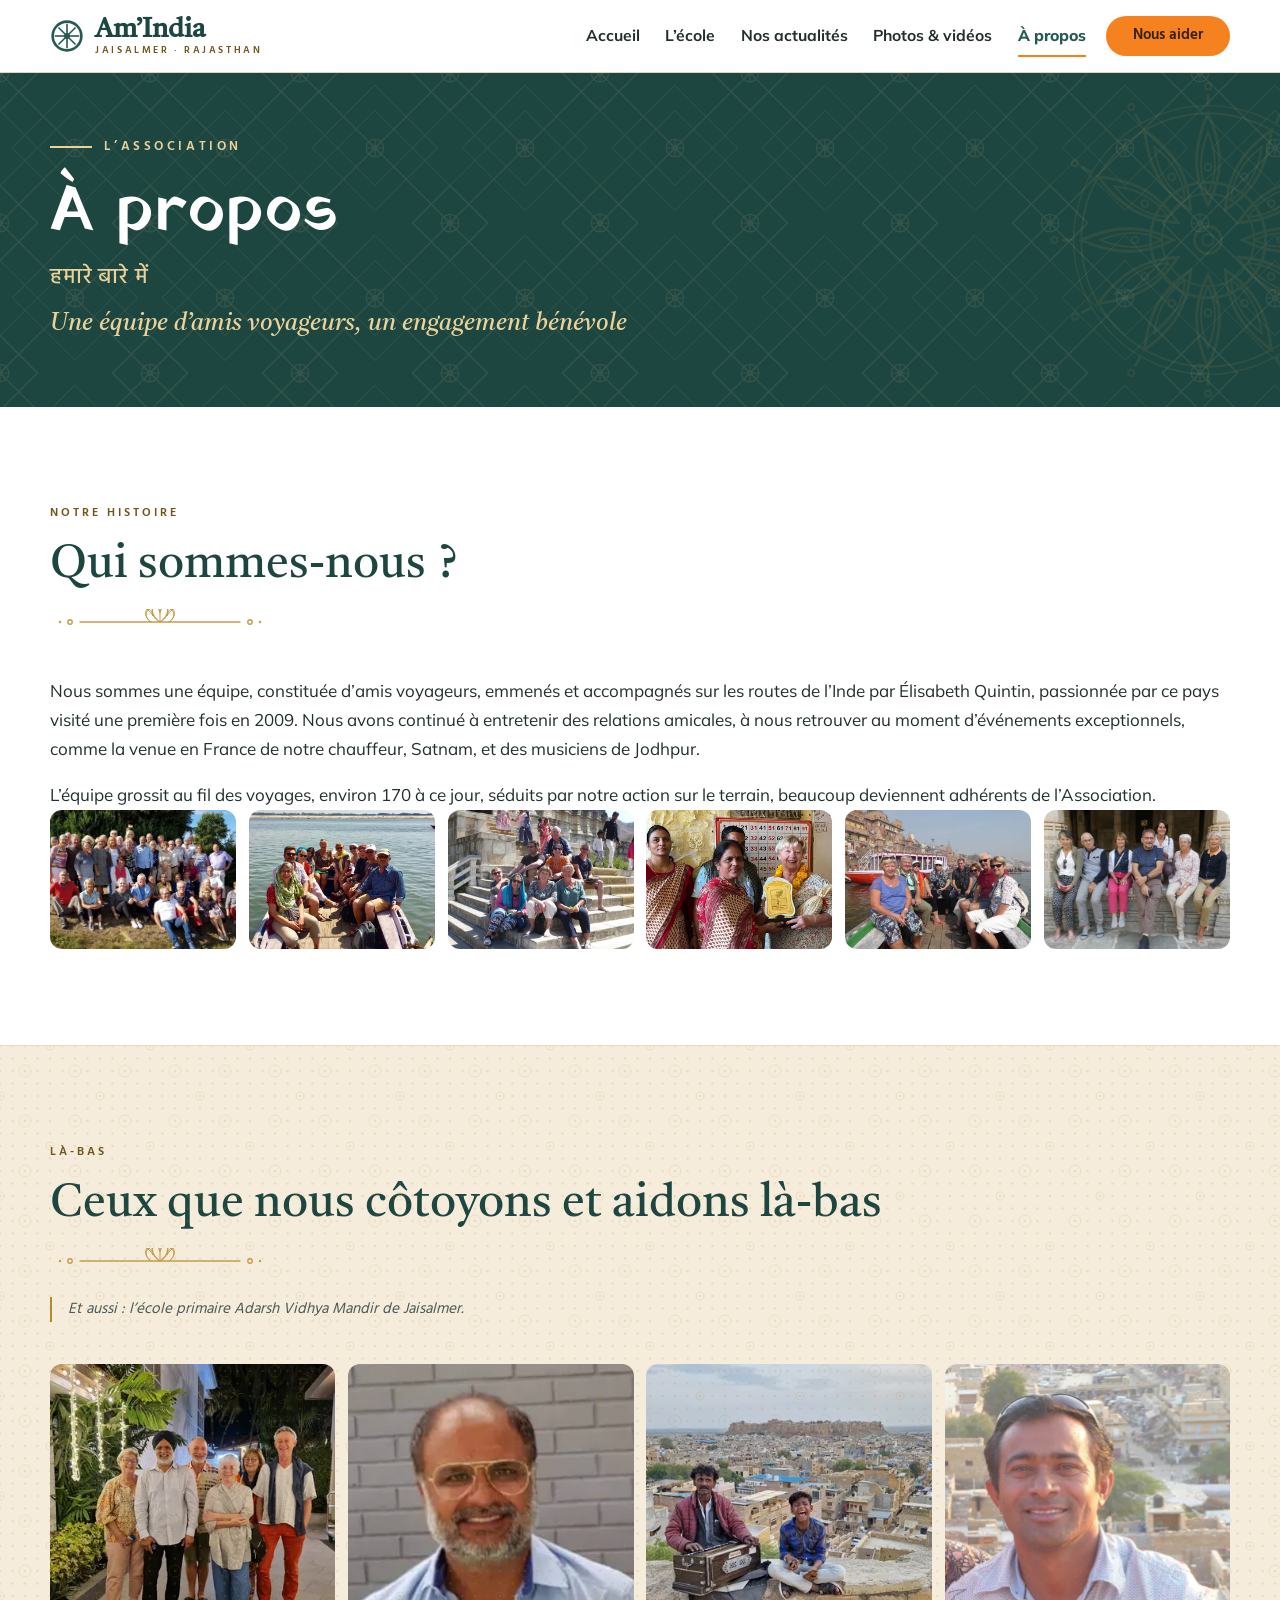
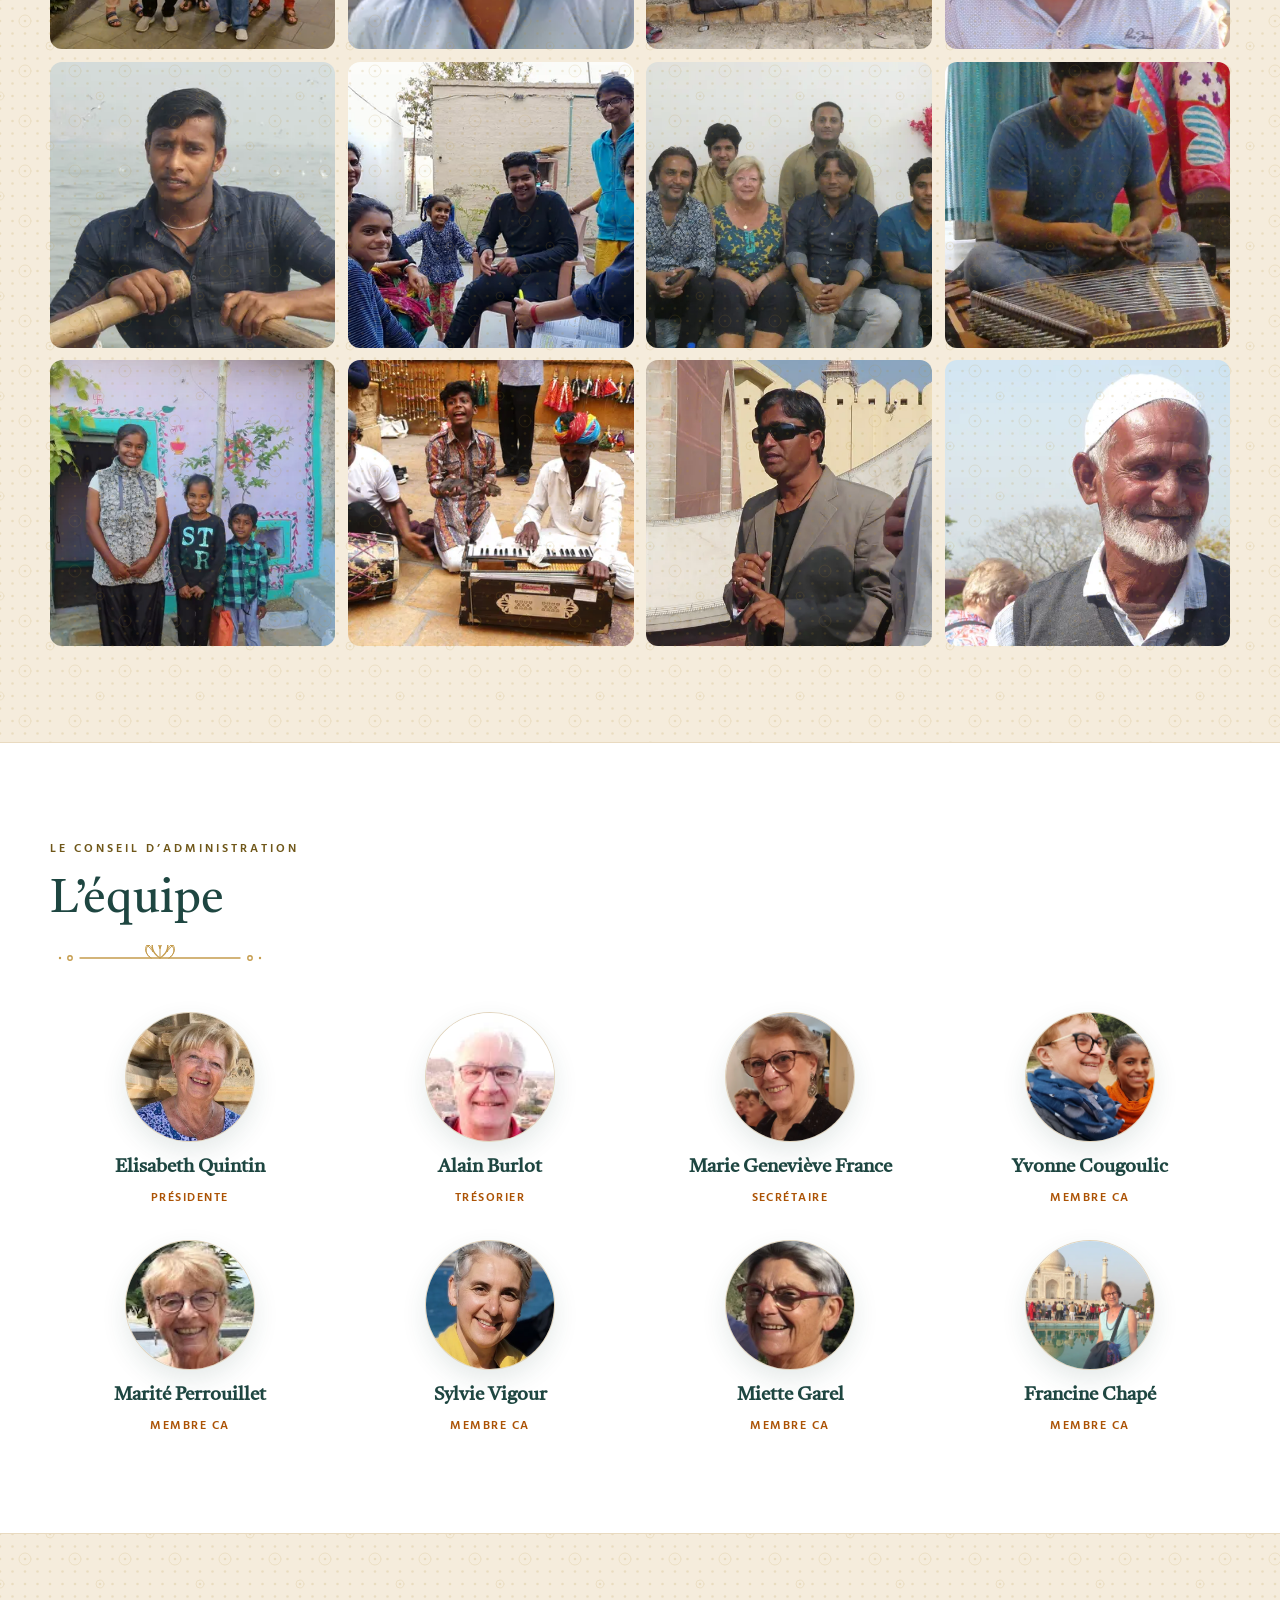
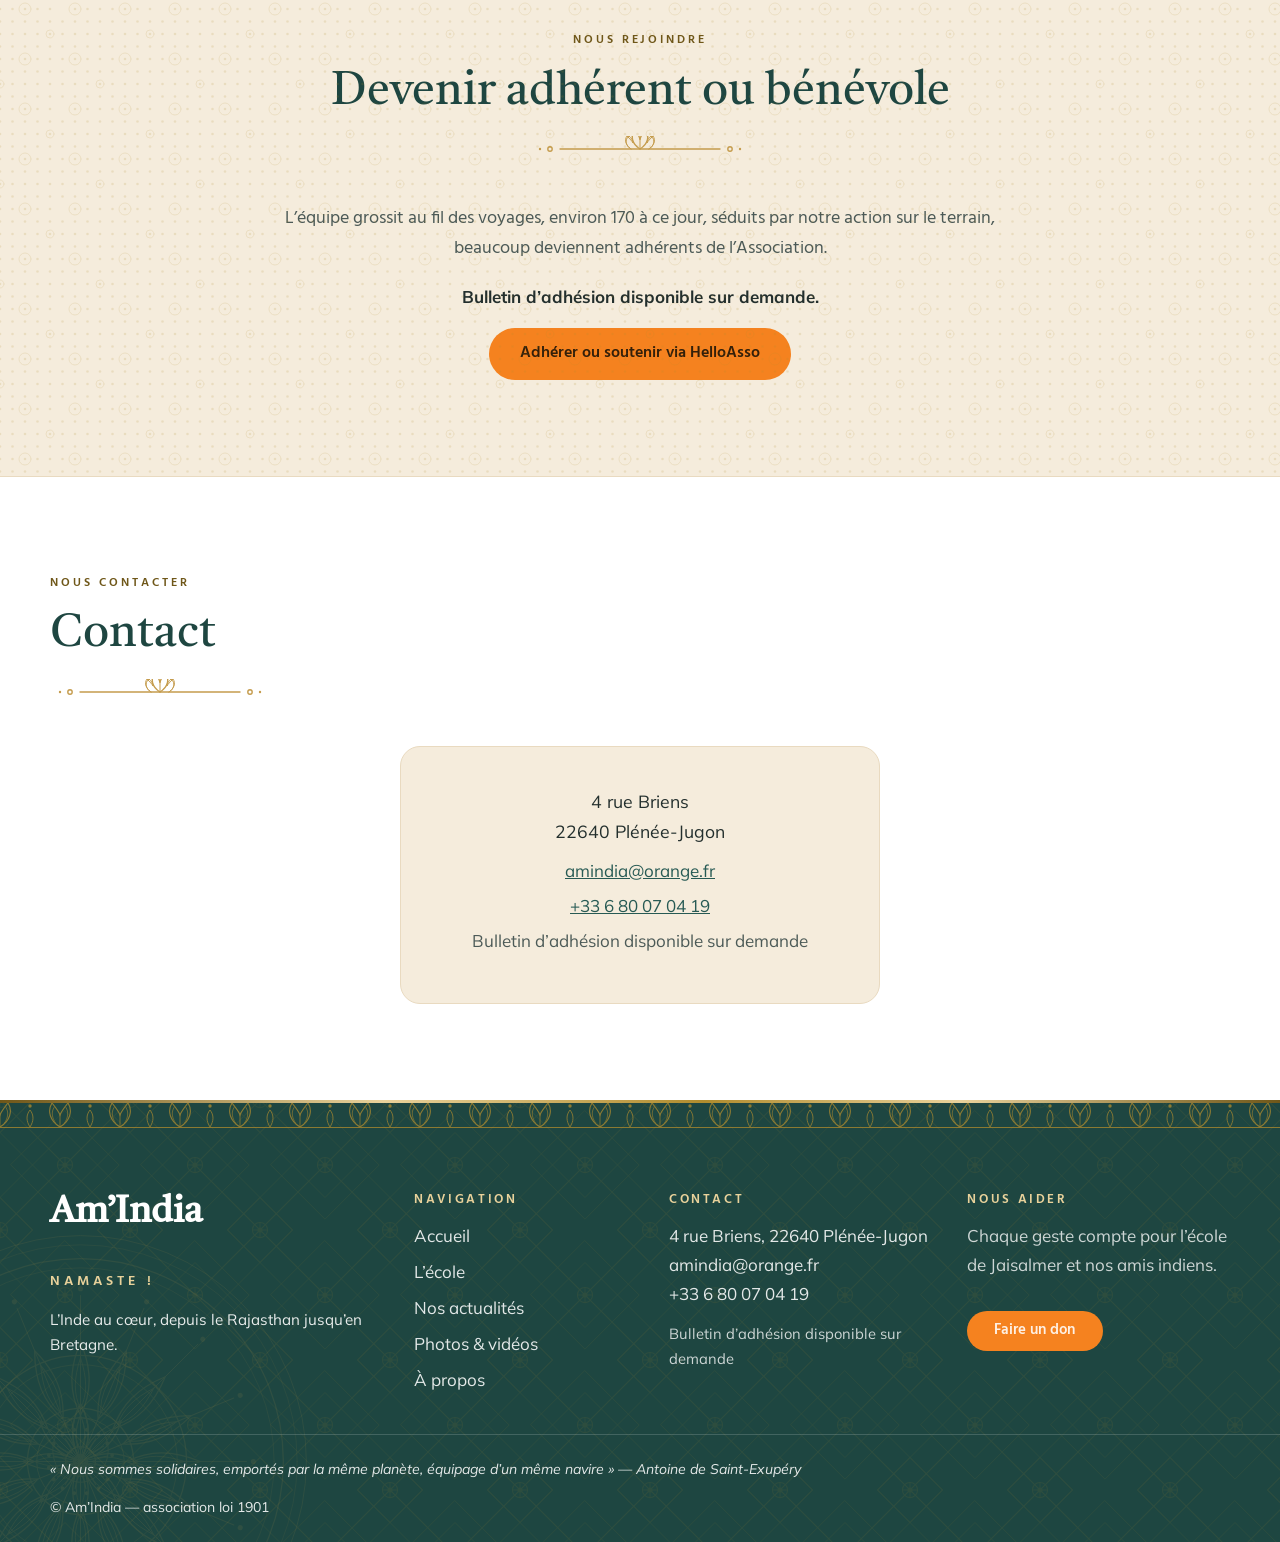
==== commit f5e5d129: "Content updates: H1, stats, engagement photo, team roles - Hero H1: « L'Inde au cœur » → « Au cœur d" ====
--- a/a-propos.html
+++ b/a-propos.html
@@ -10,7 +10,7 @@
 <meta content="fr_FR" property="og:locale"/>
 <meta content="website" property="og:type"/>
 <meta content="À propos | Am'India" property="og:title"/>
-<meta content="Qui sommes-nous ? Am'India est une équipe d'amis voyageurs emmenés par Élisabeth Quintin. Découvrez l'association, ceux que nous aidons, l'équipe et comment nous rejoindre." property="og:description"/><meta content="media/img/hero-enfants-rue.webp" property="og:image"/>
+<meta content="Qui sommes-nous ? Am'India est une équipe d'amis voyageurs emmenés par Élisabeth Quintin. Découvrez l'association, ceux que nous aidons, l'équipe et comment nous rejoindre." property="og:description"/><meta content="https://amindia.pages.dev/media/img/hero-enfants-rue.webp" property="og:image"/>
 <meta content="#1E4641" name="theme-color"/>
 <link href="media/ornaments/favicon.svg" rel="icon" type="image/svg+xml"/>
 <link href="media/ornaments/favicon-32.png" rel="icon" sizes="32x32" type="image/png"/>
@@ -134,18 +134,22 @@
 <div class="team-card">
 <img alt="Marité Perrouillet" height="106" loading="lazy" src="media/img/web/e92d6d-b12796684d0d4c029bc8325ef8c06d69.webp" width="106"/>
 <p class="team-name">Marité Perrouillet</p>
+<p class="team-role">Membre CA</p>
 </div>
 <div class="team-card">
 <img alt="Sylvie Vigour" height="640" loading="lazy" src="media/img/thumb/img-20210430-165625-20copie-20bis.webp" width="460"/>
 <p class="team-name">Sylvie Vigour</p>
+<p class="team-role">Membre CA</p>
 </div>
 <div class="team-card">
 <img alt="Miette Garel" height="375" loading="lazy" src="media/img/web/e92d6d-5fa81ca1d3814691a0aa6393e3ebdc82.webp" width="306"/>
 <p class="team-name">Miette Garel</p>
+<p class="team-role">Membre CA</p>
 </div>
 <div class="team-card">
 <img alt="Francine Chapé" height="592" loading="lazy" src="media/img/thumb/p1030199-edited-edited.webp" width="640"/>
 <p class="team-name">Francine Chapé</p>
+<p class="team-role">Membre CA</p>
 </div>
 </div>
 </div>
--- a/assets/css/style.css
+++ b/assets/css/style.css
@@ -341,7 +341,7 @@
 
 /* ---------- 10. Engagement ---------- */
 .engagement-grid { display: grid; gap: clamp(2rem, 5vw, 4rem); align-items: center; }
-.engagement-media figure { margin: 0; max-width: 26rem; }
+.engagement-media figure { margin: 0 auto; max-width: 26rem; }
 .arch-frame {
   position: relative;
   display: block;
